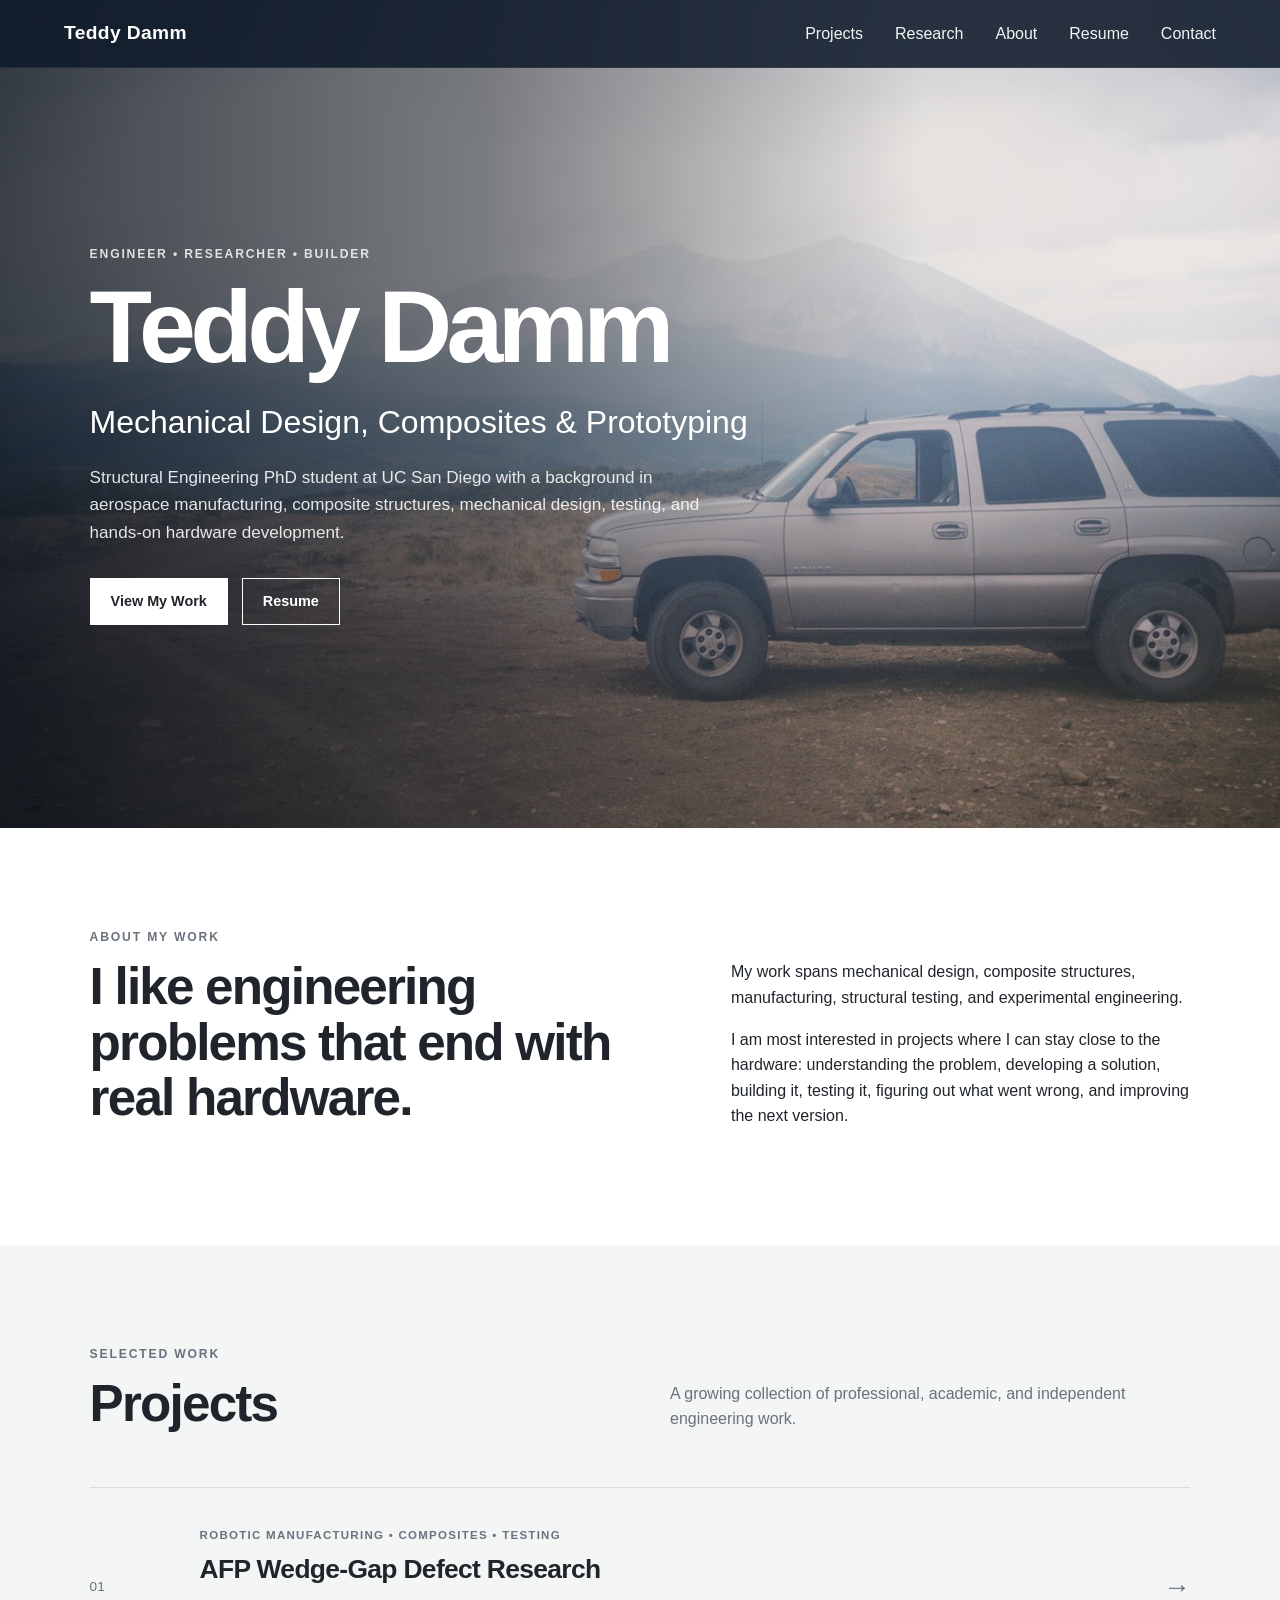
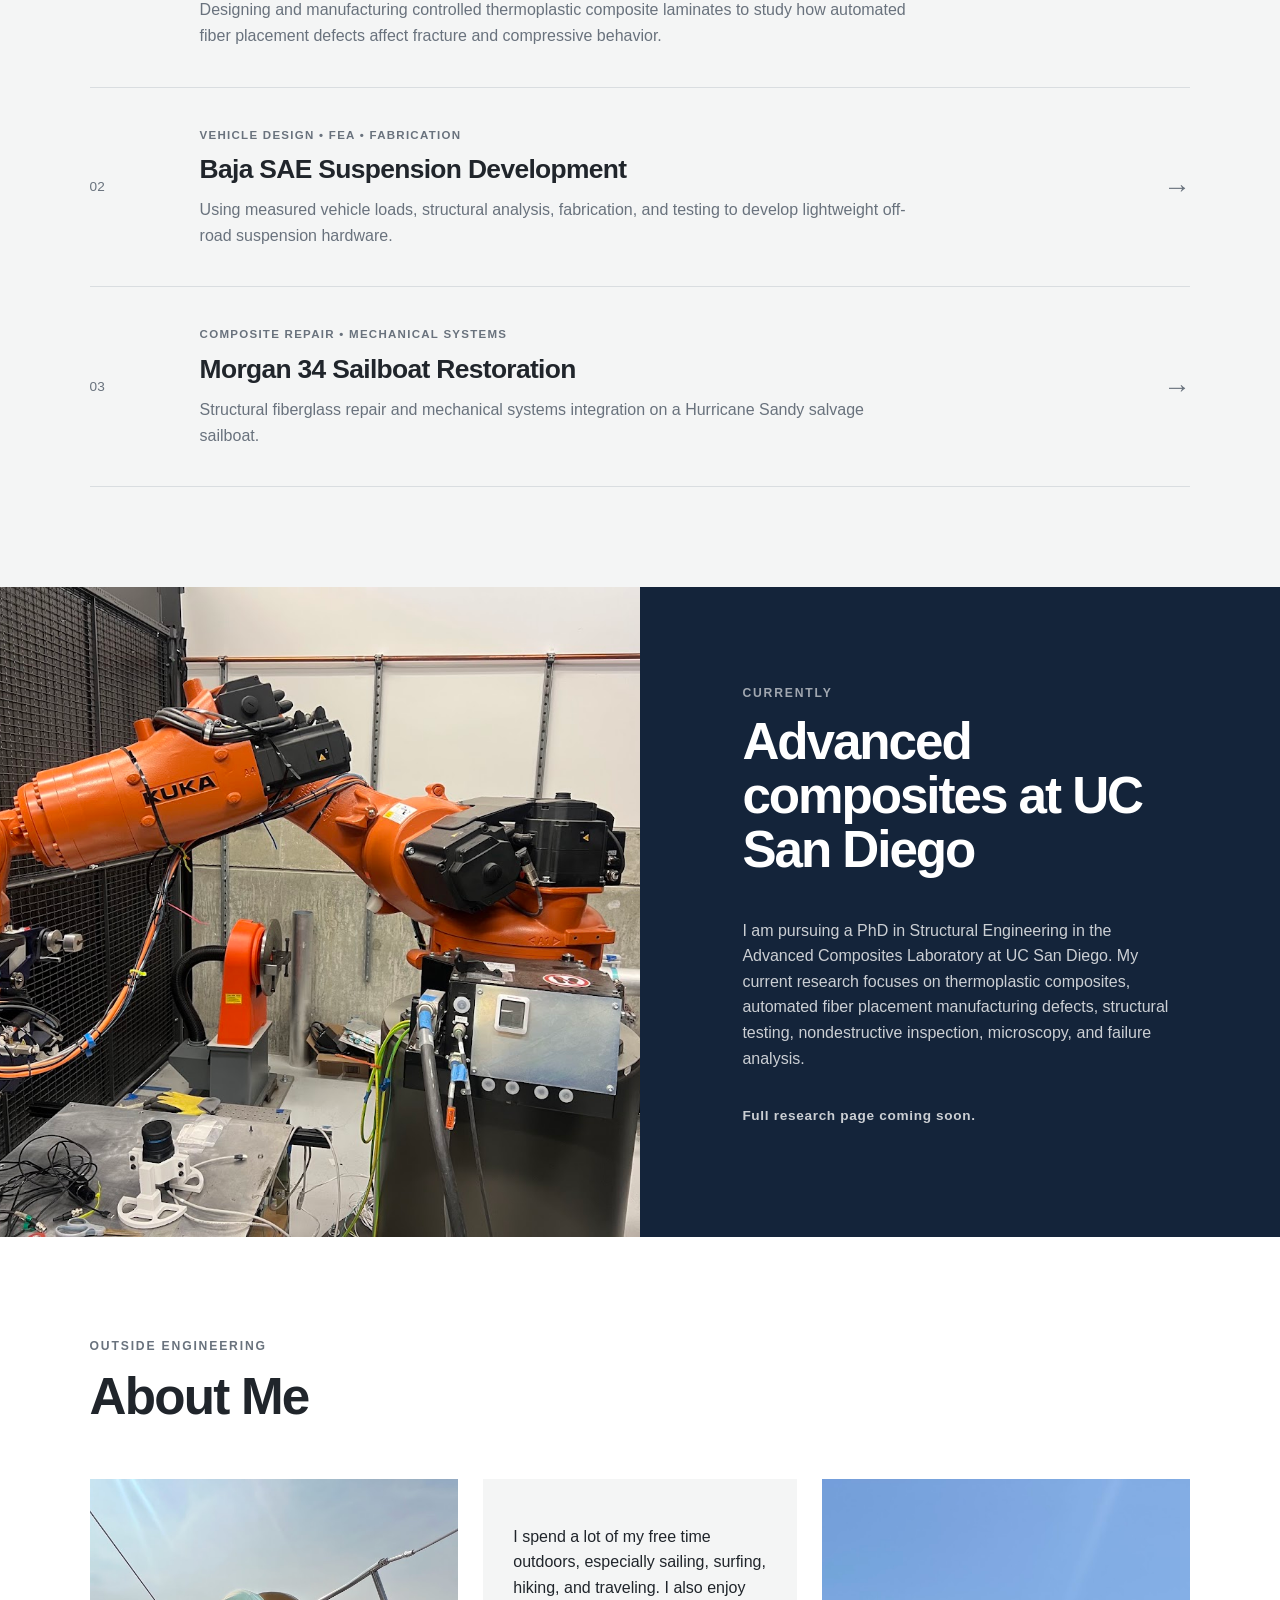
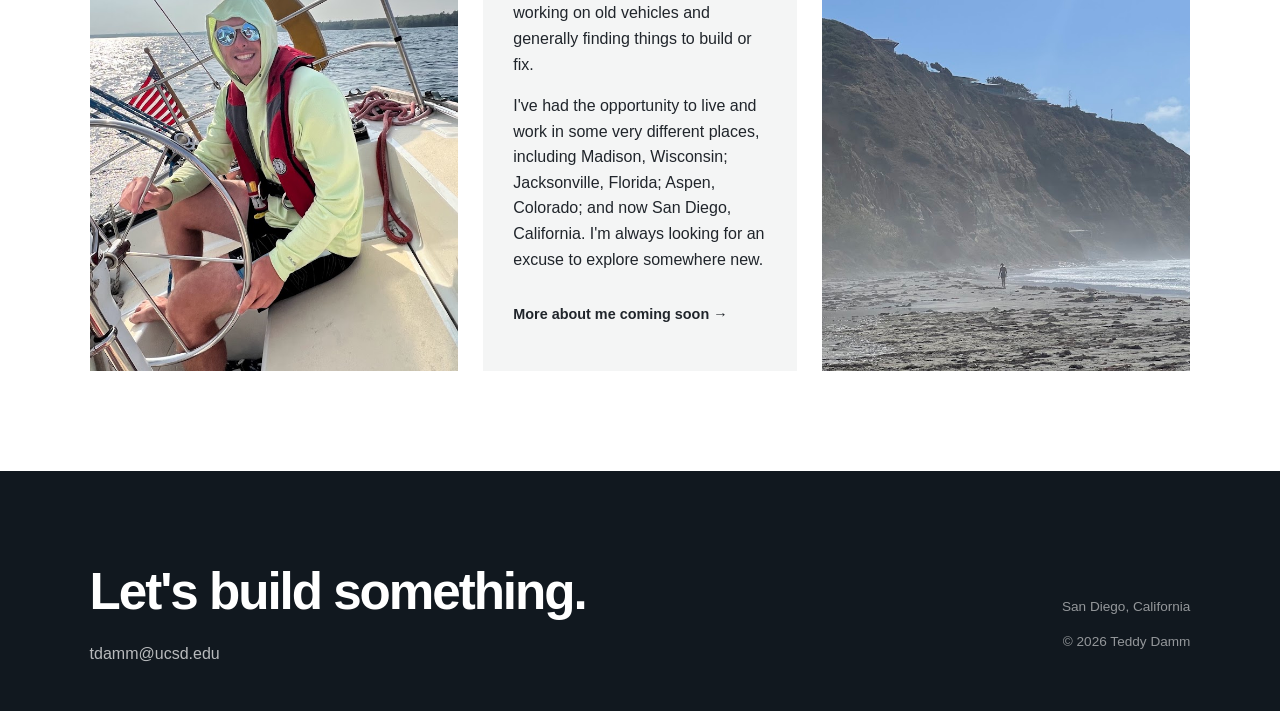
==== index.html @ aac62259 "Initial homepage" ====
<!DOCTYPE html>
<html lang="en">
<head>
    <meta charset="UTF-8">
    <meta name="viewport" content="width=device-width, initial-scale=1.0">

    <title>Teddy Damm | Engineer & Researcher</title>

    <meta
        name="description"
        content="Teddy Damm is a Structural Engineering PhD student at UC San Diego working in mechanical design, composites, prototyping, manufacturing, and structural testing."
    >

    <link rel="stylesheet" href="css/style.css">
</head>

<body>

    <!-- =========================================================
                         NAVIGATION
    ========================================================== -->

    <header class="site-header">
        <a class="site-name" href="#top">Teddy Damm</a>

        <nav>
            <a href="#work">Projects</a>
            <a href="#research">Research</a>
            <a href="#about">About</a>
            <a href="files/Theodore_Damm_Resume.pdf" target="_blank">Resume</a>
            <a href="mailto:tdamm@ucsd.edu">Contact</a>
        </nav>
    </header>


    <!-- =========================================================
                            HERO
    ========================================================== -->

    <main id="top">

        <section class="hero">

            <div class="hero-overlay"></div>

            <div class="hero-content">
                <p class="eyebrow">ENGINEER • RESEARCHER • BUILDER</p>

                <h1>Teddy Damm</h1>

                <h2>Mechanical Design, Composites & Prototyping</h2>

                <p class="hero-description">
                    Structural Engineering PhD student at UC San Diego with a
                    background in aerospace manufacturing, composite structures,
                    mechanical design, testing, and hands-on hardware development.
                </p>

                <div class="hero-buttons">
                    <a class="button button-primary" href="#work">
                        View My Work
                    </a>

                    <a
                        class="button button-secondary"
                        href="files/Theodore_Damm_Resume.pdf"
                        target="_blank"
                    >
                        Resume
                    </a>
                </div>
            </div>

        </section>


        <!-- =====================================================
                         INTRODUCTION
        ====================================================== -->

        <section class="section intro-section">

            <div class="section-label">ABOUT MY WORK</div>

            <div class="intro-grid">

                <h2>
                    I like engineering problems that end with
                    real hardware.
                </h2>

                <div class="intro-text">
                    <p>
                        My work spans mechanical design, composite structures,
                        manufacturing, structural testing, and experimental
                        engineering.
                    </p>

                    <p>
                        I am most interested in projects where I can stay close
                        to the hardware: understanding the problem, developing
                        a solution, building it, testing it, figuring out what
                        went wrong, and improving the next version.
                    </p>
                </div>

            </div>

        </section>


        <!-- =====================================================
                         SELECTED WORK
        ====================================================== -->

        <section class="section work-section" id="work">

            <div class="section-heading">
                <div>
                    <div class="section-label">SELECTED WORK</div>
                    <h2>Projects</h2>
                </div>

                <p>
                    A growing collection of professional, academic, 
                    and independent engineering work.
                </p>
            </div>

            <div class="project-list">

                <article class="project-row">
                    <div class="project-number">01</div>

                    <div class="project-info">
                        <p class="project-category">
                            ROBOTIC MANUFACTURING • COMPOSITES • TESTING
                        </p>

                        <h3>AFP Wedge-Gap Defect Research</h3>

                        <p>
                            Designing and manufacturing controlled thermoplastic
                            composite laminates to study how automated fiber
                            placement defects affect fracture and compressive
                            behavior.
                        </p>
                    </div>

                    <div class="project-arrow">→</div>
                </article>


                <article class="project-row">
                    <div class="project-number">02</div>

                    <div class="project-info">
                        <p class="project-category">
                            VEHICLE DESIGN • FEA • FABRICATION
                        </p>

                        <h3>Baja SAE Suspension Development</h3>

                        <p>
                            Using measured vehicle loads, structural analysis,
                            fabrication, and testing to develop lightweight
                            off-road suspension hardware.
                        </p>
                    </div>

                    <div class="project-arrow">→</div>
                </article>


                <article class="project-row">
                    <div class="project-number">03</div>

                    <div class="project-info">
                        <p class="project-category">
                            COMPOSITE REPAIR • MECHANICAL SYSTEMS
                        </p>

                        <h3>Morgan 34 Sailboat Restoration</h3>

                        <p>
                            Structural fiberglass repair and mechanical systems
                            integration on a Hurricane Sandy salvage sailboat.
                        </p>
                    </div>

                    <div class="project-arrow">→</div>
                </article>

            </div>

        </section>


        <!-- =====================================================
                         CURRENT RESEARCH
        ====================================================== -->

        <section class="research-section" id="research">

            <div class="research-image">
                <img
                    src="images/research/P_research_kuka-afp.jpg"
                    alt="KUKA robotic system used for automated fiber placement research"
                >
            </div>

            <div class="research-content">

                <div class="section-label">CURRENTLY</div>

                <h2>
                    Advanced composites at UC San Diego
                </h2>

                <p>
                    I am pursuing a PhD in Structural Engineering in the
                    Advanced Composites Laboratory at UC San Diego. My current
                    research focuses on thermoplastic composites, automated
                    fiber placement manufacturing defects, structural testing,
                    nondestructive inspection, microscopy, and failure analysis.
                </p>

                <p class="coming-soon">
                    Full research page coming soon.
                </p>

            </div>

        </section>


        <!-- =====================================================
                         OUTSIDE ENGINEERING
        ====================================================== -->

        <section class="section about-section" id="about">

            <div class="section-heading">
                <div>
                    <div class="section-label">OUTSIDE ENGINEERING</div>
                    <h2>About Me</h2>
                </div>
            </div>

            <div class="about-gallery">

                <div class="about-photo about-photo-large">
                    <img
                        src="images/about/P_about_sailing.jpg"
                        alt="Teddy sailing"
                    >
                </div>

                <div class="about-copy">
                    <p>
                        I spend a lot of my free time outdoors, especially sailing,
                        surfing, hiking, and traveling. I also enjoy working on old
                        vehicles and generally finding things to build or fix.
                    </p>

                    <p>
                        I've had the opportunity to live and work in some very different
                        places, including Madison, Wisconsin; Jacksonville, Florida;
                        Aspen, Colorado; and now San Diego, California. I'm always looking
                        for an excuse to explore somewhere new.
                    </p>

                    <span>More about me coming soon →</span>
                </div>

                <div class="about-photo">
                    <img
                        src="images/about/P_about_beach.jpg"
                        alt="Southern California coastline"
                    >
                </div>

            </div>

        </section>


        <!-- =====================================================
                            FOOTER
        ====================================================== -->

        <footer>

            <div>
                <h2>Let's build something.</h2>
                <a href="mailto:tdamm@ucsd.edu">tdamm@ucsd.edu</a>
            </div>

            <div class="footer-right">
                <p>San Diego, California</p>
                <p>© 2026 Teddy Damm</p>
            </div>

        </footer>

    </main>

</body>
</html>
---- css/style.css ----
/* ============================================================
                           BASE
============================================================ */

:root {
    --navy: #14243a;
    --text: #20252b;
    --muted: #69727d;
    --light: #f4f5f5;
    --white: #ffffff;
    --line: #d9dde0;
}

* {
    box-sizing: border-box;
}

html {
    scroll-behavior: smooth;
}

section {
    scroll-margin-top: 75px;
}

body {
    margin: 0;
    font-family:
        -apple-system,
        BlinkMacSystemFont,
        "Segoe UI",
        Helvetica,
        Arial,
        sans-serif;

    color: var(--text);
    background: var(--white);
    line-height: 1.6;
}

a {
    color: inherit;
    text-decoration: none;
}

img {
    display: block;
    width: 100%;
}


/* ============================================================
                         NAVIGATION
============================================================ */

.site-header {
    position: fixed;
    top: 0;
    left: 0;
    width: 100%;
    z-index: 100;

    display: flex;
    justify-content: space-between;
    align-items: center;

    padding: 18px 5vw;

    color: white;

    background: rgba(15, 27, 43, 0.88);
    backdrop-filter: blur(10px);
    -webkit-backdrop-filter: blur(10px);

    border-bottom: 1px solid rgba(255,255,255,0.08);
}

.site-name {
    font-size: 1.2rem;
    font-weight: 700;
    letter-spacing: 0.02em;
}

nav {
    display: flex;
    gap: 32px;
}

nav a {
    font-size: 1rem;
    font-weight: 500;
    opacity: 0.94;

    transition: opacity 0.2s ease;
}

nav a:hover {
    opacity: 0.6;
}


/* ============================================================
                            HERO
============================================================ */

.hero {
    position: relative;

    min-height: 92vh;

    display: flex;
    align-items: center;

    padding: 120px 7vw 90px;

    background:
        url("../images/home/P_home_hero-tahoe-mountains.jpg")
        center center / cover
        no-repeat;

    color: white;
}

.hero-overlay {
    position: absolute;
    inset: 0;

    background:
        linear-gradient(
            90deg,
            rgba(7, 15, 25, 0.78) 0%,
            rgba(7, 15, 25, 0.53) 38%,
            rgba(7, 15, 25, 0.08) 72%,
            rgba(7, 15, 25, 0.02) 100%
        );
}

.hero-content {
    position: relative;
    z-index: 2;

    max-width: 680px;
}

.eyebrow,
.section-label {
    font-size: 0.76rem;
    font-weight: 700;
    letter-spacing: 0.15em;
}

.eyebrow {
    margin-bottom: 14px;
    opacity: 0.82;
}

.hero h1 {
    margin: 0;

    font-size: clamp(3.8rem, 8vw, 7.2rem);
    line-height: 0.96;
    letter-spacing: -0.055em;
}

.hero h2 {
    margin: 20px 0 16px;

    font-size: clamp(1.35rem, 2.5vw, 2rem);
    font-weight: 450;
}

.hero-description {
    max-width: 620px;

    margin: 0;

    font-size: 1.07rem;
    color: rgba(255,255,255,0.88);
}

.hero-buttons {
    display: flex;
    gap: 14px;

    margin-top: 32px;
}

.button {
    padding: 11px 20px;

    border: 1px solid white;

    font-size: 0.9rem;
    font-weight: 600;

    transition:
        background 0.2s ease,
        color 0.2s ease;
}

.button-primary {
    color: var(--text);
    background: white;
}

.button-primary:hover {
    background: rgba(255,255,255,0.85);
}

.button-secondary {
    color: white;
    background: transparent;
}

.button-secondary:hover {
    color: var(--text);
    background: white;
}


/* ============================================================
                           SECTIONS
============================================================ */

.section {
    padding: 100px 7vw;
}

.section-label {
    color: var(--muted);
    margin-bottom: 12px;
}

.section h2 {
    margin: 0;

    font-size: clamp(2.2rem, 4vw, 3.6rem);
    line-height: 1.08;
    letter-spacing: -0.035em;
}

.section-heading {
    display: grid;
    grid-template-columns: 1fr 1fr;
    gap: 60px;

    align-items: end;

    margin-bottom: 55px;
}

.section-heading > p {
    max-width: 520px;
    margin: 0;

    color: var(--muted);
}


/* ============================================================
                         INTRO
============================================================ */

.intro-section {
    background: white;
}

.intro-grid {
    display: grid;
    grid-template-columns: 1.2fr 1fr;
    gap: 90px;
}

.intro-grid h2 {
    max-width: 650px;
}

.intro-text {
    max-width: 580px;
}

.intro-text p:first-child {
    margin-top: 0;
}


/* ============================================================
                     SELECTED PROJECTS
============================================================ */

.work-section {
    background: var(--light);
}

.project-list {
    border-top: 1px solid var(--line);
}

.project-row {
    display: grid;
    grid-template-columns: 80px 1fr 60px;
    gap: 30px;

    align-items: center;

    padding: 38px 0;

    border-bottom: 1px solid var(--line);

    transition: padding 0.2s ease;
}

.project-row:hover {
    padding-left: 10px;
}

.project-number {
    color: var(--muted);
    font-size: 0.85rem;
}

.project-category {
    margin: 0 0 4px;

    color: var(--muted);

    font-size: 0.72rem;
    font-weight: 700;
    letter-spacing: 0.11em;
}

.project-info h3 {
    margin: 0 0 7px;

    font-size: 1.65rem;
    letter-spacing: -0.025em;
}

.project-info > p:last-child {
    max-width: 720px;
    margin: 0;

    color: var(--muted);
}

.project-arrow {
    text-align: right;

    font-size: 1.7rem;
    color: var(--muted);
}


/* ============================================================
                       CURRENT RESEARCH
============================================================ */

.research-section {
    display: grid;
    grid-template-columns: 1fr 1fr;

    min-height: 650px;
}

.research-image {
    overflow: hidden;
}

.research-image img {
    width: 100%;
    height: 100%;
    object-fit: cover;
}

.research-content {
    display: flex;
    flex-direction: column;
    justify-content: center;

    padding: 80px 8vw;

    background: var(--navy);
    color: white;
}

.research-content .section-label {
    color: rgba(255,255,255,0.6);
}

.research-content h2 {
    margin: 0 0 25px;

    font-size: clamp(2.3rem, 4vw, 3.6rem);
    line-height: 1.05;
    letter-spacing: -0.04em;
}

.research-content p {
    max-width: 600px;
    color: rgba(255,255,255,0.78);
}

.coming-soon {
    margin-top: 18px;

    font-size: 0.85rem;
    font-weight: 700;
    letter-spacing: 0.05em;
}


/* ============================================================
                            ABOUT
============================================================ */

.about-gallery {
    display: grid;
    grid-template-columns: 1fr 0.85fr 1fr;
    gap: 25px;

    align-items: stretch;
}

.about-photo {
    overflow: hidden;

    min-height: 420px;
}

.about-photo img {
    width: 100%;
    height: 100%;
    object-fit: cover;
}

.about-copy {
    display: flex;
    flex-direction: column;
    justify-content: center;

    padding: 30px;

    background: var(--light);
}

.about-copy p {
    margin-top: 0;
}

.about-copy span {
    margin-top: 15px;

    font-weight: 700;
    font-size: 0.9rem;
}


/* ============================================================
                           FOOTER
============================================================ */

footer {
    display: flex;
    justify-content: space-between;
    align-items: flex-end;

    padding: 80px 7vw 45px;

    color: white;
    background: #11181f;
}

footer h2 {
    margin: 0 0 8px;

    font-size: clamp(2rem, 4vw, 3.5rem);
    letter-spacing: -0.04em;
}

footer a {
    color: rgba(255,255,255,0.7);
}

.footer-right {
    text-align: right;

    color: rgba(255,255,255,0.55);
    font-size: 0.85rem;
}


/* ============================================================
                       MOBILE / TABLET
============================================================ */

@media (max-width: 800px) {

    .site-header {
        padding: 22px 6vw;
    }

    nav {
        gap: 14px;
    }

    nav a:nth-child(2),
    nav a:nth-child(3) {
        display: none;
    }

    .hero {
        min-height: 85vh;

        padding-left: 6vw;
        padding-right: 6vw;

        background-position: 63% center;
    }

    .hero-overlay {
        background:
            linear-gradient(
                90deg,
                rgba(7,15,25,0.8) 0%,
                rgba(7,15,25,0.6) 60%,
                rgba(7,15,25,0.3) 100%
            );
    }

    .section {
        padding: 75px 6vw;
    }

    .intro-grid,
    .section-heading {
        grid-template-columns: 1fr;
        gap: 30px;
    }

    .project-row {
        grid-template-columns: 42px 1fr;
    }

    .project-arrow {
        display: none;
    }

    .research-section {
        grid-template-columns: 1fr;
    }

    .research-image {
        min-height: 420px;
    }

    .research-content {
        padding: 65px 6vw;
    }

    .about-gallery {
        grid-template-columns: 1fr;
    }

    .about-photo {
        min-height: 500px;
    }

    footer {
        flex-direction: column;
        align-items: flex-start;
        gap: 50px;
    }

    .footer-right {
        text-align: left;
    }
}
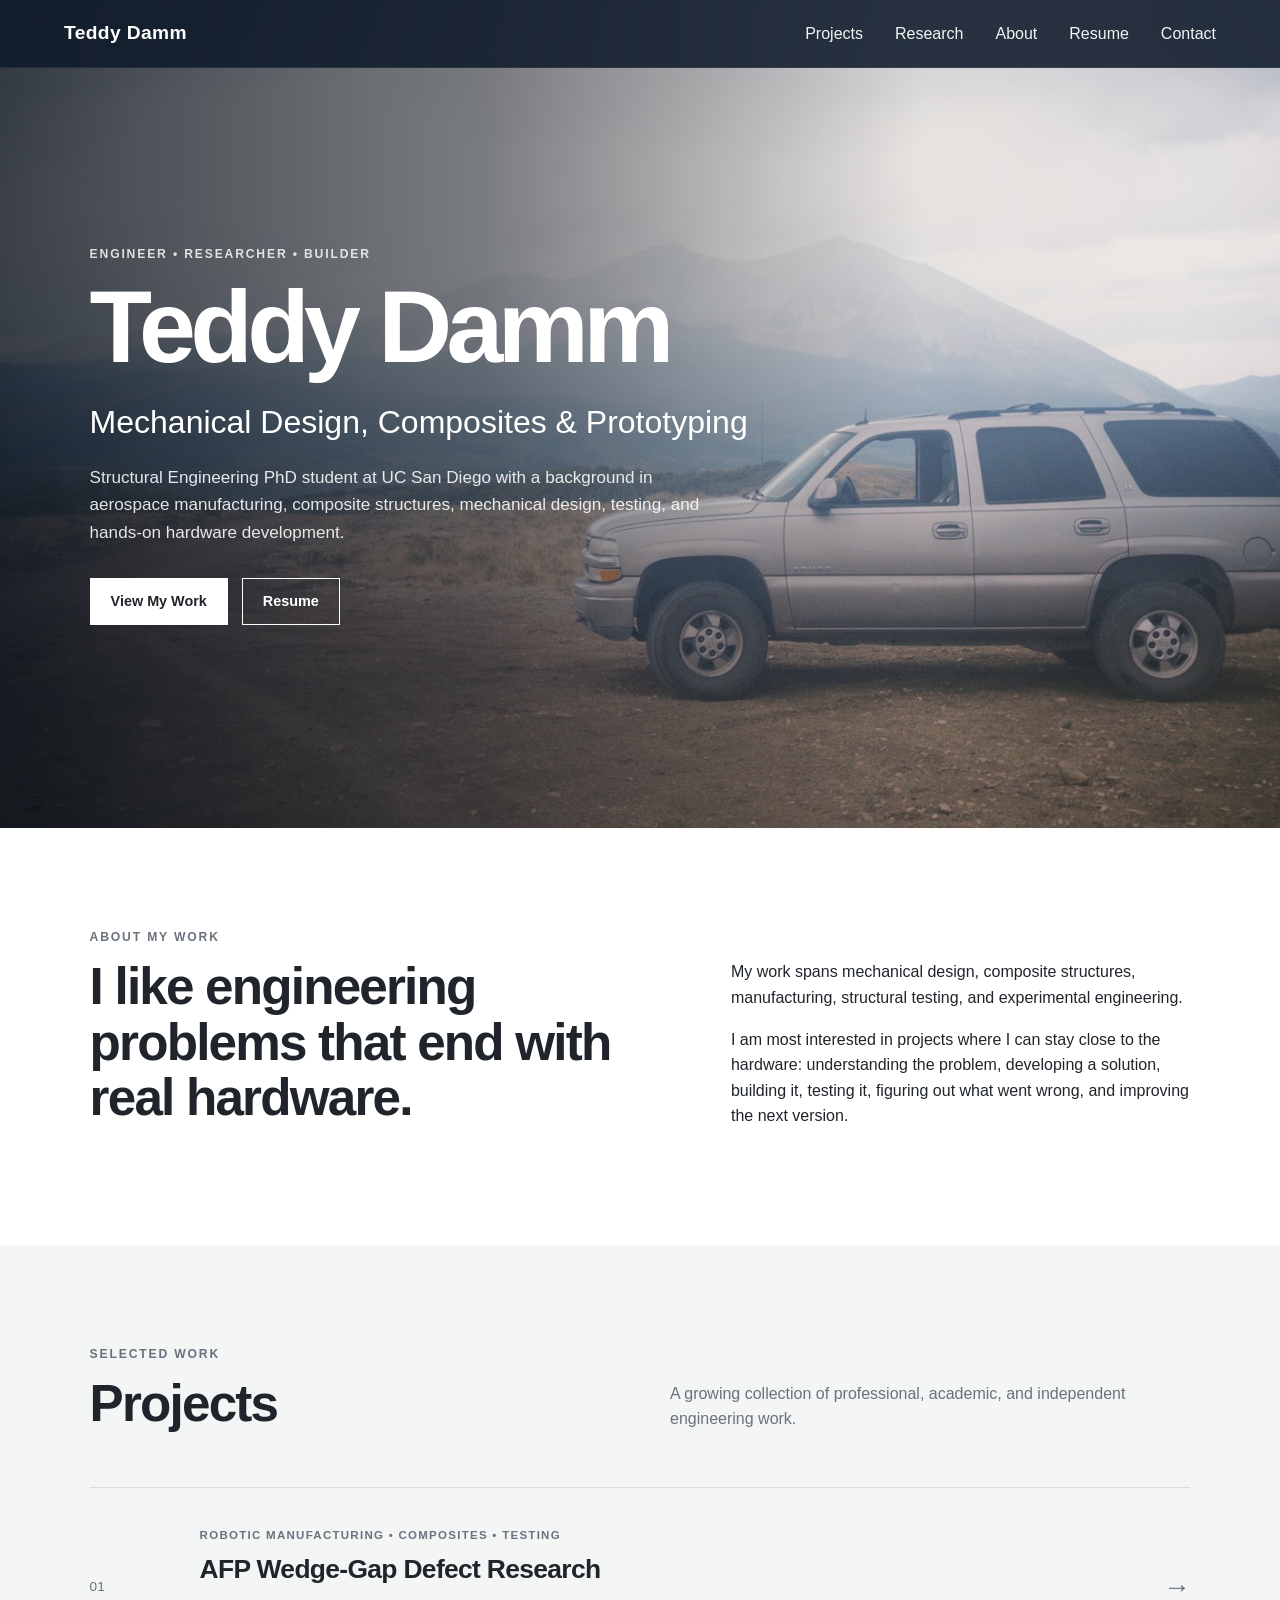
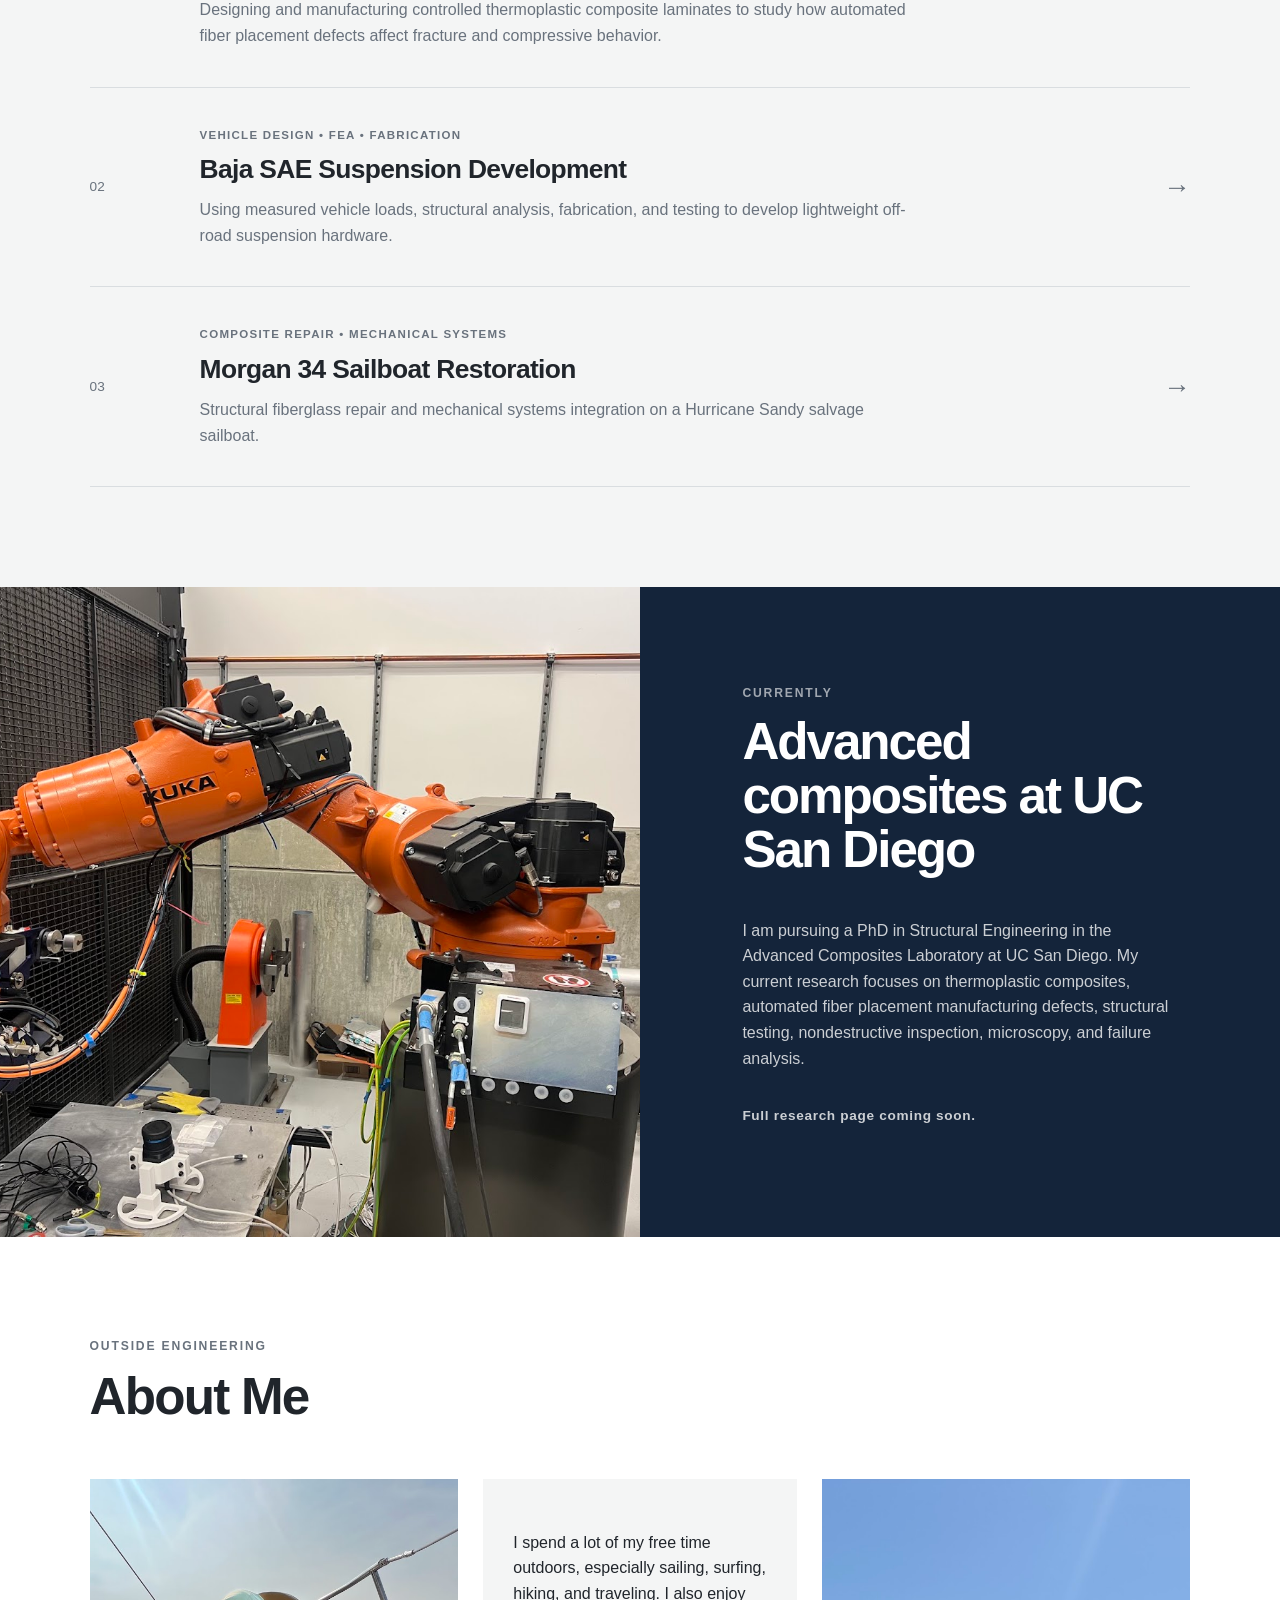
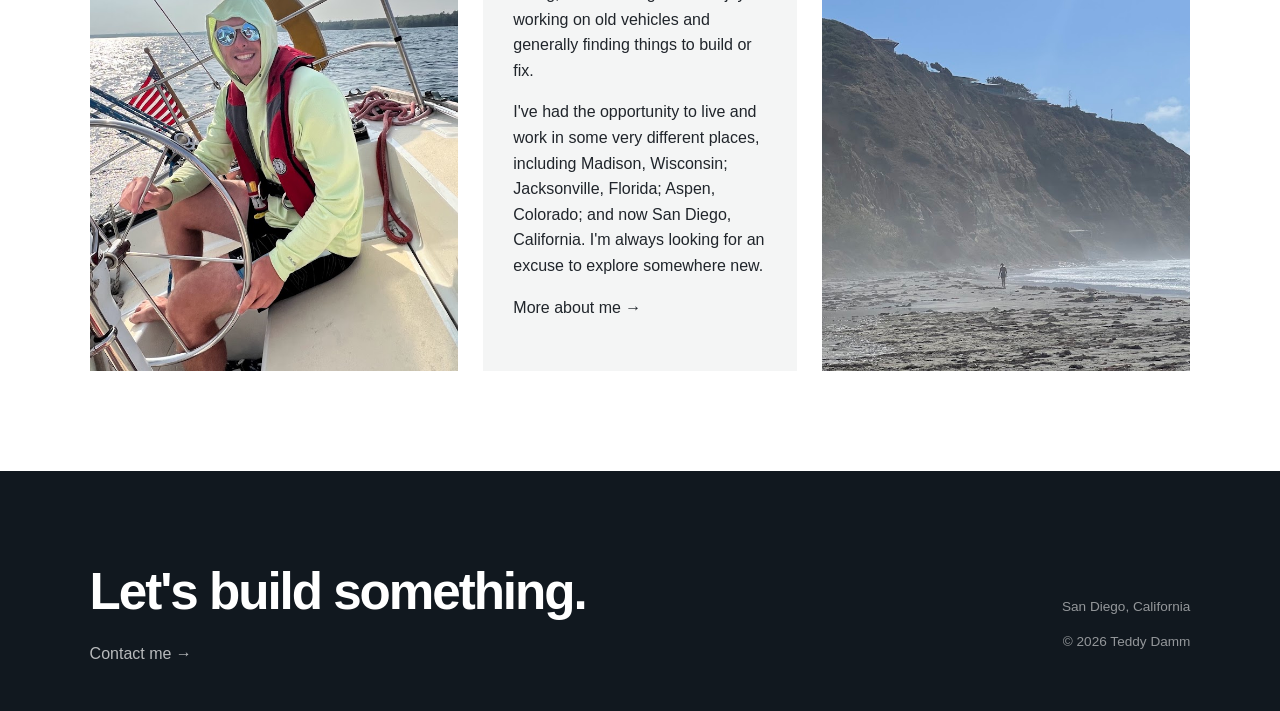
==== commit bb0d2cfd: "Add About and Contact pages" ====
--- a/index.html
+++ b/index.html
@@ -26,9 +26,9 @@
         <nav>
             <a href="#work">Projects</a>
             <a href="#research">Research</a>
-            <a href="#about">About</a>
+            <a href="about.html">About</a>
             <a href="files/Theodore_Damm_Resume.pdf" target="_blank">Resume</a>
-            <a href="mailto:tdamm@ucsd.edu">Contact</a>
+            <a href="contact.html">Contact</a>
         </nav>
     </header>
 
@@ -129,15 +129,19 @@
 
             <div class="project-list">
 
-                <article class="project-row">
+                <a class="project-row project-row-link" href="projects/afp.html">
+
                     <div class="project-number">01</div>
 
                     <div class="project-info">
+
                         <p class="project-category">
                             ROBOTIC MANUFACTURING • COMPOSITES • TESTING
                         </p>
 
-                        <h3>AFP Wedge-Gap Defect Research</h3>
+                        <h3>
+                            AFP Wedge-Gap Defect Research
+                        </h3>
 
                         <p>
                             Designing and manufacturing controlled thermoplastic
@@ -145,31 +149,42 @@
                             placement defects affect fracture and compressive
                             behavior.
                         </p>
+
                     </div>
 
                     <div class="project-arrow">→</div>
-                </article>
-
-
-                <article class="project-row">
+
+                </a>
+
+
+                <a
+                    class="project-row project-row-link"
+                    href="projects/baja-control-arm.html"
+                >
+
                     <div class="project-number">02</div>
 
                     <div class="project-info">
+
                         <p class="project-category">
                             VEHICLE DESIGN • FEA • FABRICATION
                         </p>
 
-                        <h3>Baja SAE Suspension Development</h3>
+                        <h3>
+                            Baja SAE Suspension Development
+                        </h3>
 
                         <p>
                             Using measured vehicle loads, structural analysis,
                             fabrication, and testing to develop lightweight
                             off-road suspension hardware.
                         </p>
+
                     </div>
 
                     <div class="project-arrow">→</div>
-                </article>
+
+                </a>
 
 
                 <article class="project-row">
@@ -270,7 +285,9 @@
                         for an excuse to explore somewhere new.
                     </p>
 
-                    <span>More about me coming soon →</span>
+                    <a href="about.html">
+                        More about me →
+                    </a>
                 </div>
 
                 <div class="about-photo">
@@ -293,7 +310,9 @@
 
             <div>
                 <h2>Let's build something.</h2>
-                <a href="mailto:tdamm@ucsd.edu">tdamm@ucsd.edu</a>
+                <a href="contact.html">
+                    Contact me →
+                </a>
             </div>
 
             <div class="footer-right">
--- a/css/style.css
+++ b/css/style.css
@@ -310,6 +310,11 @@
     transition: padding 0.2s ease;
 }
 
+.project-row-link {
+    color: inherit;
+    text-decoration: none;
+}
+
 .project-row:hover {
     padding-left: 10px;
 }
@@ -574,4 +579,1278 @@
     .footer-right {
         text-align: left;
     }
+}
+/* ============================================================
+                      PROJECT PAGES
+============================================================ */
+
+.project-page {
+    background: white;
+}
+
+
+/* ============================================================
+                       PROJECT HERO
+============================================================ */
+
+.project-hero {
+    padding: 155px 7vw 85px;
+
+    color: white;
+    background: var(--navy);
+}
+
+.project-hero-inner {
+    max-width: 1250px;
+    margin: 0 auto;
+}
+
+.back-link {
+    display: inline-block;
+
+    margin-bottom: 55px;
+
+    color: rgba(255,255,255,0.65);
+
+    font-size: 0.85rem;
+    font-weight: 600;
+
+    transition: color 0.2s ease;
+}
+
+.back-link:hover {
+    color: white;
+}
+
+.project-eyebrow {
+    margin: 0 0 15px;
+
+    color: rgba(255,255,255,0.55);
+
+    font-size: 0.76rem;
+    font-weight: 700;
+    letter-spacing: 0.14em;
+}
+
+.project-hero h1 {
+    max-width: 950px;
+
+    margin: 0;
+
+    font-size: clamp(3.5rem, 7vw, 7rem);
+    line-height: 0.95;
+    letter-spacing: -0.055em;
+}
+
+.project-lead {
+    max-width: 820px;
+
+    margin: 35px 0 50px;
+
+    color: rgba(255,255,255,0.78);
+
+    font-size: 1.25rem;
+    line-height: 1.7;
+}
+
+.project-meta {
+    display: grid;
+    grid-template-columns: repeat(4, 1fr);
+    gap: 35px;
+
+    padding-top: 32px;
+
+    border-top: 1px solid rgba(255,255,255,0.15);
+}
+
+.project-meta div {
+    display: flex;
+    flex-direction: column;
+    gap: 5px;
+}
+
+.project-meta span {
+    color: rgba(255,255,255,0.45);
+
+    font-size: 0.68rem;
+    font-weight: 700;
+    letter-spacing: 0.12em;
+}
+
+.project-meta strong {
+    font-size: 0.92rem;
+    font-weight: 500;
+}
+
+
+/* ============================================================
+                       PROJECT SECTIONS
+============================================================ */
+
+.project-section {
+    padding: 105px 7vw;
+}
+
+.project-section-light {
+    background: var(--light);
+}
+
+.project-section-dark {
+    color: white;
+    background: #111c2b;
+}
+
+.project-two-column {
+    display: grid;
+    grid-template-columns: 0.9fr 1.1fr;
+    gap: 90px;
+
+    max-width: 1400px;
+
+    margin: 0 auto;
+
+    align-items: center;
+}
+
+.project-two-column-reverse {
+    grid-template-columns: 1.1fr 0.9fr;
+}
+
+.project-copy {
+    max-width: 620px;
+}
+
+.project-copy h2,
+.project-section-heading h2 {
+    margin: 0 0 25px;
+
+    font-size: clamp(2.3rem, 4vw, 4rem);
+    line-height: 1.05;
+    letter-spacing: -0.04em;
+}
+
+.project-copy p {
+    margin: 0 0 18px;
+
+    color: var(--muted);
+
+    font-size: 1rem;
+    line-height: 1.75;
+}
+
+.project-section-dark .project-copy p {
+    color: rgba(255,255,255,0.75);
+}
+
+.section-label-light {
+    color: rgba(255,255,255,0.5);
+}
+
+.project-section-heading {
+    max-width: 900px;
+
+    margin: 0 auto 60px;
+}
+
+.project-section-heading > p {
+    max-width: 760px;
+
+    color: var(--muted);
+}
+
+
+/* ============================================================
+                          FIGURES
+============================================================ */
+
+.project-figure img,
+.project-image-grid img {
+    width: 100%;
+    height: auto;
+
+    object-fit: cover;
+}
+
+.project-figure {
+    margin: 0;
+}
+
+.figure-caption,
+.project-image-grid figcaption {
+    margin-top: 12px;
+
+    color: var(--muted);
+
+    font-size: 0.78rem;
+    line-height: 1.5;
+}
+
+.figure-caption-dark {
+    color: rgba(255,255,255,0.52);
+}
+
+.project-image-grid {
+    display: grid;
+
+    max-width: 1400px;
+
+    margin: 0 auto;
+}
+
+.project-image-grid figure {
+    margin: 0;
+}
+
+.two-up {
+    grid-template-columns: 0.78fr 1.22fr;
+    gap: 25px;
+
+    align-items: start;
+}
+
+.two-up img {
+    width: 100%;
+    height: 550px;
+
+    object-fit: cover;
+}
+
+.microscopy-grid {
+    grid-template-columns: 2fr 0.65fr;
+    gap: 25px;
+
+    align-items: start;
+}
+
+.microscopy-grid img {
+    width: 100%;
+    height: 430px;
+
+    object-fit: cover;
+}
+
+.wide-figure img {
+    object-fit: contain;
+
+    background: white;
+}
+
+
+/* ============================================================
+                      OWNERSHIP GRID
+============================================================ */
+
+.ownership-grid {
+    display: grid;
+    grid-template-columns: repeat(3, 1fr);
+    gap: 1px;
+
+    max-width: 1400px;
+
+    margin: 0 auto;
+
+    background: var(--line);
+    border: 1px solid var(--line);
+}
+
+.ownership-item {
+    min-height: 230px;
+
+    padding: 32px;
+
+    background: white;
+}
+
+.ownership-item span {
+    color: var(--muted);
+
+    font-size: 0.75rem;
+    font-weight: 700;
+}
+
+.ownership-item h3 {
+    margin: 25px 0 10px;
+
+    font-size: 1.25rem;
+}
+
+.ownership-item p {
+    margin: 0;
+
+    color: var(--muted);
+
+    font-size: 0.9rem;
+}
+
+
+/* ============================================================
+                     CURRENT QUESTION
+============================================================ */
+
+.project-callout {
+    padding: 115px 7vw;
+
+    color: white;
+    background: var(--navy);
+}
+
+.project-callout > div {
+    max-width: 1050px;
+
+    margin: 0 auto;
+}
+
+.project-callout h2 {
+    max-width: 950px;
+
+    margin: 0 0 30px;
+
+    font-size: clamp(2.7rem, 5vw, 5rem);
+    line-height: 1.02;
+    letter-spacing: -0.045em;
+}
+
+.project-callout p {
+    max-width: 760px;
+
+    color: rgba(255,255,255,0.74);
+
+    font-size: 1.05rem;
+}
+
+
+/* ============================================================
+                         NEXT PROJECT
+============================================================ */
+
+.project-next {
+    padding: 90px 7vw;
+
+    background: var(--light);
+}
+
+.project-next a {
+    display: block;
+
+    max-width: 1400px;
+
+    margin: 0 auto;
+}
+
+.project-next span {
+    color: var(--muted);
+
+    font-size: 0.72rem;
+    font-weight: 700;
+    letter-spacing: 0.12em;
+}
+
+.project-next h2 {
+    margin: 8px 0 0;
+
+    font-size: clamp(2.5rem, 5vw, 4.5rem);
+    letter-spacing: -0.045em;
+
+    transition: transform 0.2s ease;
+}
+
+.project-next a:hover h2 {
+    transform: translateX(8px);
+}
+
+
+/* ============================================================
+                         PROJECT VIDEO
+============================================================ */
+
+.project-video {
+    max-width: 1100px;
+
+    margin: 70px auto 0;
+}
+
+.project-video video {
+    display: block;
+
+    width: 100%;
+
+    background: black;
+}
+
+
+/* ============================================================
+                    PROJECT PAGE MOBILE
+============================================================ */
+
+@media (max-width: 800px) {
+
+    .project-hero {
+        padding: 125px 6vw 65px;
+    }
+
+    .back-link {
+        margin-bottom: 35px;
+    }
+
+    .project-lead {
+        font-size: 1.05rem;
+    }
+
+    .project-meta {
+        grid-template-columns: 1fr 1fr;
+        gap: 25px;
+    }
+
+    .project-section {
+        padding: 75px 6vw;
+    }
+
+    .project-two-column,
+    .project-two-column-reverse {
+        grid-template-columns: 1fr;
+        gap: 45px;
+    }
+
+    .project-copy {
+        max-width: none;
+    }
+
+    .ownership-grid {
+        grid-template-columns: 1fr;
+    }
+
+    .two-up,
+    .microscopy-grid {
+        grid-template-columns: 1fr;
+    }
+
+    .two-up img,
+    .microscopy-grid img {
+        height: auto;
+    }
+
+    .project-callout {
+        padding: 80px 6vw;
+    }
+
+    .project-next {
+        padding: 70px 6vw;
+    }
+}
+
+/* ============================================================
+                      BAJA PROJECT PAGE
+============================================================ */
+
+
+/* Full-width competition image */
+
+.project-full-image {
+    margin: 0;
+
+    background: var(--light);
+}
+
+.project-full-image img {
+    display: block;
+
+    width: 100%;
+    max-height: 760px;
+
+    object-fit: cover;
+    object-position: center;
+}
+
+.project-full-image-caption {
+    max-width: 1200px;
+
+    margin: 0 auto;
+
+    padding: 15px 7vw 22px;
+}
+
+
+/* ============================================================
+                      LOAD WORKFLOW
+============================================================ */
+
+.baja-workflow {
+    display: grid;
+    grid-template-columns:
+        1fr auto
+        1fr auto
+        1fr auto
+        1fr;
+
+    gap: 20px;
+
+    max-width: 1400px;
+
+    margin: 0 auto;
+
+    align-items: center;
+}
+
+.baja-workflow-item {
+    min-height: 190px;
+
+    padding: 28px;
+
+    background: white;
+    border: 1px solid var(--line);
+}
+
+.baja-workflow-item span {
+    color: var(--muted);
+
+    font-size: 0.72rem;
+    font-weight: 700;
+}
+
+.baja-workflow-item h3 {
+    margin: 25px 0 8px;
+
+    font-size: 1.15rem;
+}
+
+.baja-workflow-item p {
+    margin: 0;
+
+    color: var(--muted);
+
+    font-size: 0.88rem;
+    line-height: 1.55;
+}
+
+.baja-workflow-arrow {
+    color: var(--muted);
+
+    font-size: 1.6rem;
+}
+
+
+/* ============================================================
+                     LANDSCAPE VIDEO
+============================================================ */
+
+.baja-video-wide {
+    max-width: 1250px;
+
+    margin: 0 auto;
+}
+
+.baja-video-wide video {
+    display: block;
+
+    width: 100%;
+
+    background: black;
+}
+
+
+/* ============================================================
+                  VERTICAL VIDEO + DAMAGE
+============================================================ */
+
+.baja-transient-grid {
+    display: grid;
+    grid-template-columns: 0.72fr 1.28fr;
+    gap: 35px;
+
+    max-width: 1150px;
+
+    margin: 0 auto;
+
+    align-items: start;
+}
+
+.baja-transient-grid figure {
+    margin: 0;
+}
+
+.baja-transient-grid figcaption {
+    margin-top: 12px;
+
+    color: var(--muted);
+
+    font-size: 0.78rem;
+    line-height: 1.5;
+}
+
+.baja-vertical-video video {
+    display: block;
+
+    width: 100%;
+    max-height: 720px;
+
+    object-fit: contain;
+
+    background: #111;
+}
+
+.baja-damage-figure img {
+    display: block;
+
+    width: 100%;
+    max-height: 720px;
+
+    object-fit: contain;
+
+    background: white;
+}
+
+
+/* ============================================================
+                     COMPETITION PHOTOS
+============================================================ */
+
+.baja-competition-grid img {
+    object-position: center;
+}
+
+
+/* ============================================================
+                         MOBILE
+============================================================ */
+
+@media (max-width: 800px) {
+
+    .baja-workflow {
+        grid-template-columns: 1fr;
+    }
+
+    .baja-workflow-arrow {
+        text-align: center;
+
+        transform: rotate(90deg);
+    }
+
+    .baja-transient-grid {
+        grid-template-columns: 1fr;
+    }
+
+    .baja-vertical-video {
+        max-width: 420px;
+
+        margin-left: auto !important;
+        margin-right: auto !important;
+    }
+
+    .project-full-image img {
+        max-height: none;
+    }
+}
+
+/* ============================================================
+                         CONTACT PAGE
+============================================================ */
+
+.contact-page {
+    min-height: calc(100vh - 150px);
+
+    background: var(--light);
+}
+
+.contact-hero {
+    padding: 160px 7vw 110px;
+}
+
+.contact-inner {
+    max-width: 1250px;
+
+    margin: 0 auto;
+}
+
+.contact-hero h1 {
+    margin: 0;
+
+    font-size: clamp(4rem, 8vw, 7rem);
+    line-height: 0.95;
+    letter-spacing: -0.055em;
+}
+
+.contact-intro {
+    max-width: 720px;
+
+    margin: 28px 0 65px;
+
+    color: var(--muted);
+
+    font-size: 1.15rem;
+    line-height: 1.7;
+}
+
+
+/* ============================================================
+                         CONTACT CARDS
+============================================================ */
+
+.contact-grid {
+    display: grid;
+    grid-template-columns: 1fr 1fr;
+
+    border-top: 1px solid var(--line);
+    border-left: 1px solid var(--line);
+}
+
+.contact-card {
+    min-height: 260px;
+
+    padding: 38px;
+
+    background: white;
+
+    border-right: 1px solid var(--line);
+    border-bottom: 1px solid var(--line);
+}
+
+.contact-card-label {
+    color: var(--muted);
+
+    font-size: 0.72rem;
+    font-weight: 700;
+    letter-spacing: 0.14em;
+}
+
+.contact-card h2 {
+    margin: 28px 0 14px;
+
+    font-size: clamp(1.5rem, 2.5vw, 2.2rem);
+    line-height: 1.15;
+    letter-spacing: -0.03em;
+}
+
+.contact-card p {
+    max-width: 420px;
+
+    color: var(--muted);
+}
+
+.contact-button {
+    display: inline-block;
+
+    margin-top: 15px;
+    padding: 10px 17px;
+
+    border: 1px solid var(--text);
+
+    color: var(--text);
+    background: transparent;
+
+    font-family: inherit;
+    font-size: 0.88rem;
+    font-weight: 600;
+
+    cursor: pointer;
+
+    transition:
+        background 0.2s ease,
+        color 0.2s ease;
+}
+
+.contact-button:hover {
+    color: white;
+    background: var(--text);
+}
+
+.nav-active {
+    opacity: 1;
+    font-weight: 700;
+}
+
+.footer-email {
+    margin: 0;
+
+    color: rgba(255,255,255,0.7);
+}
+
+
+/* ============================================================
+                    CONTACT PAGE MOBILE
+============================================================ */
+
+@media (max-width: 800px) {
+
+    .contact-hero {
+        padding: 125px 6vw 75px;
+    }
+
+    .contact-intro {
+        margin-bottom: 45px;
+    }
+
+    .contact-grid {
+        grid-template-columns: 1fr;
+    }
+
+    .contact-card {
+        min-height: auto;
+
+        padding: 32px 26px;
+    }
+
+}
+
+/* ============================================================
+                         ABOUT PAGE
+============================================================ */
+
+.about-page {
+    background: white;
+}
+
+
+/* ============================================================
+                         ABOUT HERO
+============================================================ */
+
+.about-page-hero {
+    display: grid;
+    grid-template-columns: 1.15fr 0.85fr;
+
+    min-height: 88vh;
+
+    padding-top: 68px;
+
+    background: var(--light);
+}
+
+.about-page-hero-image {
+    overflow: hidden;
+}
+
+.about-page-hero-image img {
+    width: 100%;
+    height: 100%;
+
+    object-fit: cover;
+}
+
+.about-page-hero-copy {
+    display: flex;
+    flex-direction: column;
+    justify-content: center;
+
+    padding: 80px 7vw;
+}
+
+.about-page-hero-copy h1 {
+    margin: 0 0 30px;
+
+    font-size: clamp(3.6rem, 6vw, 6.3rem);
+    line-height: 0.98;
+    letter-spacing: -0.055em;
+}
+
+.about-page-hero-copy p {
+    max-width: 560px;
+
+    margin: 0;
+
+    color: var(--muted);
+
+    font-size: 1.08rem;
+    line-height: 1.75;
+}
+
+
+/* ============================================================
+                         PLACES
+============================================================ */
+
+.about-places {
+    padding: 100px 7vw;
+}
+
+.about-places-heading {
+    max-width: 850px;
+
+    margin-bottom: 55px;
+}
+
+.about-places-heading h2 {
+    margin: 0;
+
+    font-size: clamp(2.6rem, 5vw, 4.5rem);
+    line-height: 1.05;
+    letter-spacing: -0.045em;
+}
+
+.about-place-grid {
+    display: grid;
+    grid-template-columns: repeat(4, 1fr);
+
+    border-top: 1px solid var(--line);
+    border-left: 1px solid var(--line);
+}
+
+.about-place {
+    padding: 30px;
+
+    border-right: 1px solid var(--line);
+    border-bottom: 1px solid var(--line);
+}
+
+.about-place span {
+    color: var(--muted);
+
+    font-size: 0.72rem;
+    font-weight: 700;
+}
+
+.about-place h3 {
+    margin: 35px 0 0;
+
+    font-size: 1.6rem;
+}
+
+.about-place p {
+    margin: 2px 0 0;
+
+    color: var(--muted);
+}
+
+
+/* ============================================================
+                       FEATURE SECTIONS
+============================================================ */
+
+.about-feature {
+    display: grid;
+    grid-template-columns: 0.8fr 1.2fr;
+
+    min-height: 680px;
+}
+
+.about-feature-dark {
+    color: white;
+    background: var(--navy);
+}
+
+.about-feature-light {
+    grid-template-columns: 1.2fr 0.8fr;
+
+    background: var(--light);
+}
+
+.about-feature-copy {
+    display: flex;
+    flex-direction: column;
+    justify-content: center;
+
+    padding: 80px 7vw;
+}
+
+.about-feature-copy h2 {
+    margin: 0 0 25px;
+
+    font-size: clamp(2.7rem, 5vw, 4.7rem);
+    line-height: 1.03;
+    letter-spacing: -0.045em;
+}
+
+.about-feature-copy p {
+    max-width: 520px;
+
+    margin: 0;
+
+    color: var(--muted);
+
+    line-height: 1.75;
+}
+
+.about-feature-dark .about-feature-copy p {
+    color: rgba(255,255,255,0.72);
+}
+
+.about-feature-images {
+    display: grid;
+    grid-template-columns: 1.4fr 0.6fr;
+    gap: 8px;
+
+    padding: 8px;
+}
+
+.about-feature-images figure {
+    margin: 0;
+
+    overflow: hidden;
+}
+
+.about-feature-images img {
+    width: 100%;
+    height: 100%;
+
+    object-fit: cover;
+}
+
+.about-image-large {
+    grid-row: span 1;
+}
+
+.about-build-images {
+    grid-template-columns: 1fr 0.8fr;
+}
+
+
+/* ============================================================
+                         COLLAGE
+============================================================ */
+
+.about-gallery-section {
+    padding: 105px 7vw;
+}
+
+.about-gallery-heading {
+    max-width: 900px;
+
+    margin-bottom: 55px;
+}
+
+.about-gallery-heading h2 {
+    margin: 0;
+
+    font-size: clamp(2.8rem, 5vw, 4.7rem);
+    line-height: 1.03;
+    letter-spacing: -0.045em;
+}
+
+.about-collage {
+    display: grid;
+    grid-template-columns: 0.75fr 1.25fr 1fr;
+    grid-auto-rows: 290px;
+    gap: 15px;
+}
+
+.about-collage figure {
+    position: relative;
+
+    margin: 0;
+
+    overflow: hidden;
+}
+
+.about-collage img {
+    width: 100%;
+    height: 100%;
+
+    object-fit: cover;
+}
+
+.about-collage-tall {
+    grid-row: span 2;
+}
+
+.about-collage-wide {
+    grid-column: span 2;
+}
+
+.about-collage figcaption,
+.about-travel figcaption {
+    position: absolute;
+    left: 16px;
+    bottom: 14px;
+
+    padding: 5px 9px;
+
+    color: white;
+    background: rgba(15, 25, 35, 0.62);
+
+    font-size: 0.72rem;
+    font-weight: 600;
+
+    backdrop-filter: blur(5px);
+}
+
+
+/* ============================================================
+                         TRAVEL
+============================================================ */
+
+.about-travel {
+    padding: 100px 7vw;
+
+    background: var(--light);
+}
+
+.about-travel-heading {
+    display: grid;
+    grid-template-columns: 1fr 0.8fr;
+    gap: 50px;
+
+    align-items: end;
+
+    margin-bottom: 50px;
+}
+
+.about-travel-heading h2 {
+    margin: 0;
+
+    font-size: clamp(2.7rem, 5vw, 4.5rem);
+    line-height: 1.05;
+    letter-spacing: -0.045em;
+}
+
+.about-travel-heading > p {
+    margin: 0;
+
+    color: var(--muted);
+}
+
+.about-travel-grid {
+    display: grid;
+    grid-template-columns: 0.75fr 0.75fr 1.5fr;
+    gap: 15px;
+}
+
+.about-travel-grid figure {
+    position: relative;
+
+    min-height: 470px;
+
+    margin: 0;
+
+    overflow: hidden;
+}
+
+.about-travel-grid img {
+    width: 100%;
+    height: 100%;
+
+    object-fit: cover;
+}
+
+
+/* ============================================================
+                        CLOSING IMAGE
+============================================================ */
+
+.about-closing {
+    width: 100%;
+    height: 75vh;
+    overflow: hidden;
+}
+
+.about-closing img {
+    width: 100%;
+    height: 100%;
+    object-fit: cover;
+    object-position: center 90%;
+    display: block;
+}
+
+.about-closing-overlay {
+    position: absolute;
+    inset: 0;
+
+    background:
+        linear-gradient(
+            90deg,
+            rgba(8,15,24,0.67),
+            rgba(8,15,24,0.14)
+        );
+}
+
+.about-closing-copy {
+    position: absolute;
+    left: 7vw;
+    bottom: 12vh;
+
+    max-width: 700px;
+}
+
+.about-closing-copy p {
+    margin: 0 0 15px;
+
+    font-size: 0.73rem;
+    font-weight: 700;
+    letter-spacing: 0.14em;
+}
+
+.about-closing-copy h2 {
+    margin: 0;
+
+    font-size: clamp(3rem, 6vw, 5.8rem);
+    line-height: 0.98;
+    letter-spacing: -0.05em;
+}
+
+
+/* ============================================================
+                         ABOUT MOBILE
+============================================================ */
+
+@media (max-width: 800px) {
+
+    .about-page-hero {
+        grid-template-columns: 1fr;
+
+        min-height: auto;
+    }
+
+    .about-page-hero-image {
+        height: 62vh;
+    }
+
+    .about-page-hero-copy {
+        padding: 60px 6vw 75px;
+    }
+
+    .about-places {
+        padding: 75px 6vw;
+    }
+
+    .about-place-grid {
+        grid-template-columns: 1fr 1fr;
+    }
+
+    .about-feature,
+    .about-feature-light {
+        grid-template-columns: 1fr;
+    }
+
+    .about-feature-copy {
+        padding: 65px 6vw;
+    }
+
+    .about-feature-images,
+    .about-build-images {
+        min-height: 600px;
+    }
+
+    .about-gallery-section,
+    .about-travel {
+        padding: 75px 6vw;
+    }
+
+    .about-collage {
+        grid-template-columns: 1fr 1fr;
+        grid-auto-rows: 260px;
+    }
+
+    .about-collage-wide {
+        grid-column: span 2;
+    }
+
+    .about-travel-heading {
+        grid-template-columns: 1fr;
+        gap: 20px;
+    }
+
+    .about-travel-grid {
+        grid-template-columns: 1fr 1fr;
+    }
+
+    .about-travel-wide {
+        grid-column: span 2;
+    }
+
+    .about-travel-grid figure {
+        min-height: 380px;
+    }
+
+    .about-closing {
+        height: 65vh;
+    }
+
 }
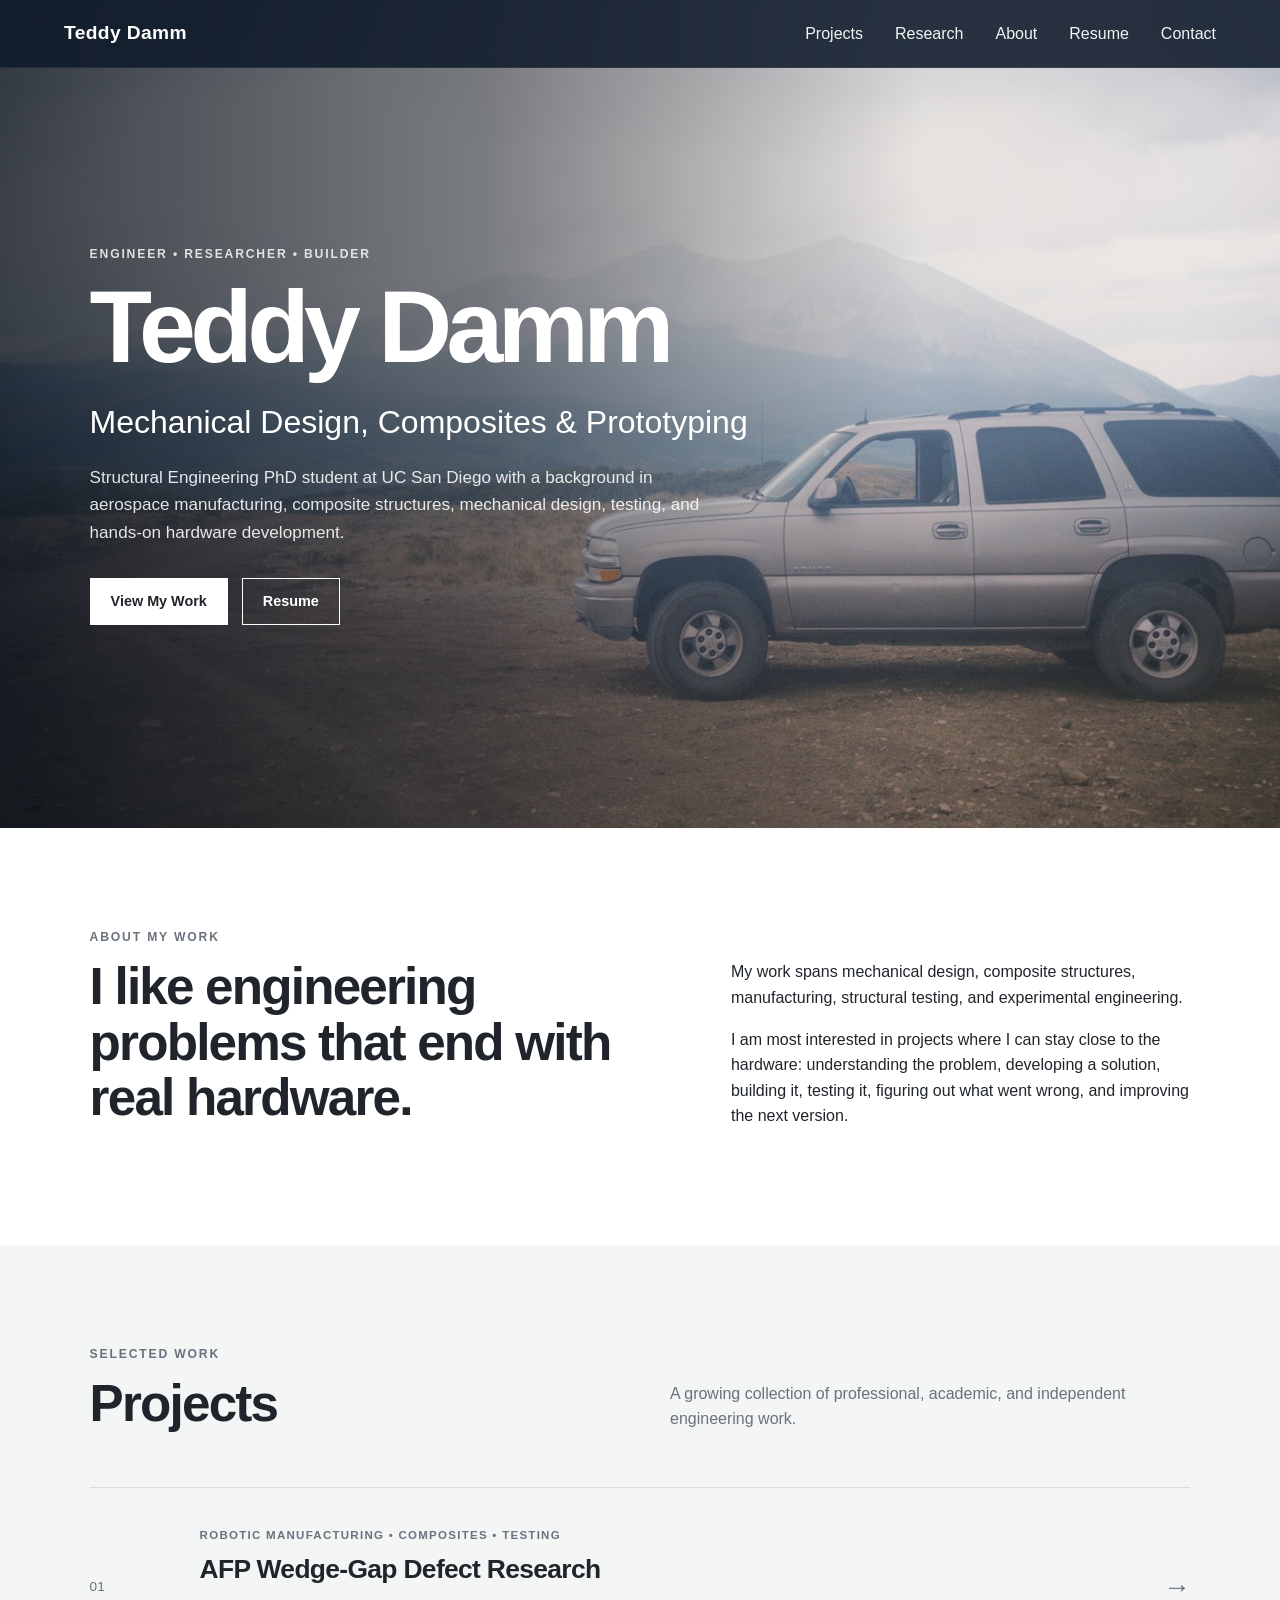
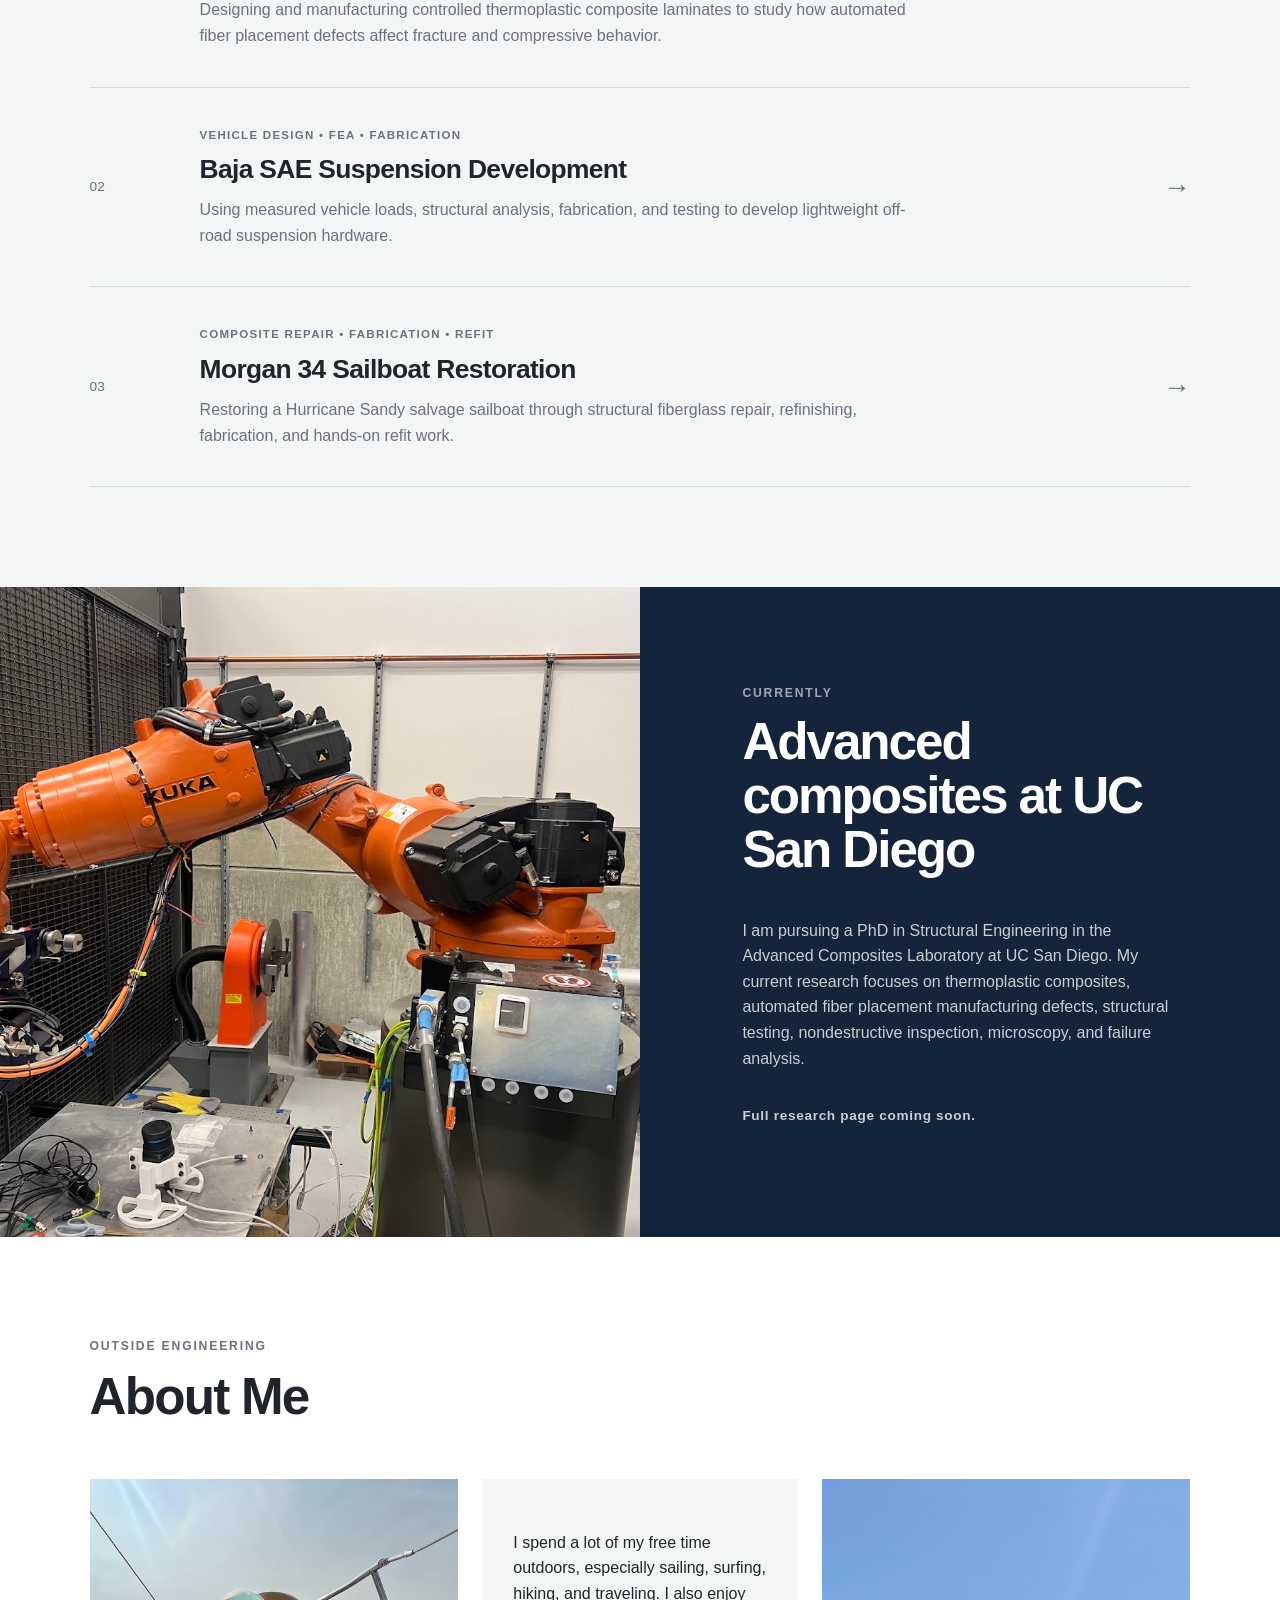
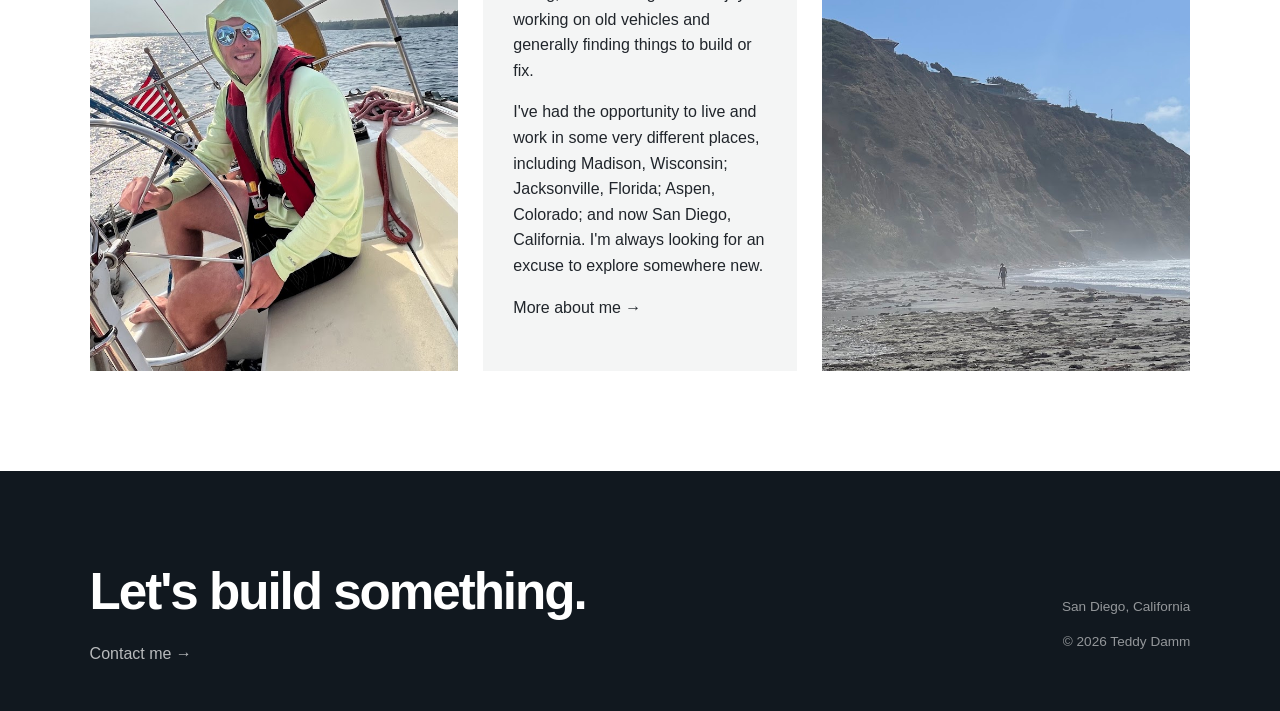
==== commit ef0c47a7: "Add Morgan 34 restoration project" ====
--- a/index.html
+++ b/index.html
@@ -187,24 +187,30 @@
                 </a>
 
 
-                <article class="project-row">
+                <a
+                    class="project-row project-row-link"
+                    href="projects/morgan-34.html"
+                >
+
                     <div class="project-number">03</div>
 
                     <div class="project-info">
                         <p class="project-category">
-                            COMPOSITE REPAIR • MECHANICAL SYSTEMS
+                            COMPOSITE REPAIR • FABRICATION • REFIT
                         </p>
 
                         <h3>Morgan 34 Sailboat Restoration</h3>
 
                         <p>
-                            Structural fiberglass repair and mechanical systems
-                            integration on a Hurricane Sandy salvage sailboat.
+                            Restoring a Hurricane Sandy salvage sailboat through
+                            structural fiberglass repair, refinishing, fabrication,
+                            and hands-on refit work.
                         </p>
                     </div>
 
                     <div class="project-arrow">→</div>
-                </article>
+
+                </a>
 
             </div>
 
--- a/css/style.css
+++ b/css/style.css
@@ -1853,4 +1853,108 @@
         height: 65vh;
     }
 
+}/* ============================================================
+                      MORGAN 34 PROJECT PAGE
+============================================================ */
+
+.morgan-sanding-figure {
+    max-width: 500px;
+    justify-self: center;
+}
+
+.morgan-sanding-figure img {
+    width: 100%;
+    height: auto;
+}
+
+.morgan-profile-figure {
+    max-width: 560px;
+    justify-self: center;
+}
+
+.morgan-profile-figure img {
+    width: 100%;
+    height: auto;
+}
+
+.morgan-repair-figure {
+    max-width: 640px;
+    justify-self: center;
+}
+
+.morgan-repair-figure img {
+    width: 100%;
+    max-height: 720px;
+    object-fit: contain;
+    background: var(--light);
+}
+
+.morgan-bottom-grid {
+    grid-template-columns: 1fr 1fr;
+    gap: 25px;
+}
+
+.morgan-bottom-grid img {
+    width: 100%;
+    height: 430px;
+    object-fit: cover;
+}
+
+.morgan-refit-grid {
+    grid-template-columns: 1fr 1fr;
+    gap: 25px;
+}
+
+.morgan-refit-grid img {
+    width: 100%;
+    height: 570px;
+    object-fit: cover;
+}
+
+.morgan-refit-grid figure:first-child img {
+    object-position: center 52%;
+}
+
+.morgan-refit-grid figure:last-child img {
+    object-position: center 42%;
+}
+
+.morgan-ending-image img {
+    max-height: none;
+    height: auto;
+    object-fit: contain;
+    background: var(--navy);
+}
+
+@media (max-width: 800px) {
+
+    .morgan-sanding-figure,
+    .morgan-profile-figure,
+    .morgan-repair-figure {
+        max-width: none;
+    }
+
+    .morgan-bottom-grid,
+    .morgan-refit-grid {
+        grid-template-columns: 1fr;
+    }
+
+    .morgan-bottom-grid img,
+    .morgan-refit-grid img {
+        height: auto;
+    }
+}
+.morgan-boat-context h2 {
+    font-size: clamp(2rem, 4vw, 3.2rem);
+    line-height: 1.05;
+}
+
+.morgan-boat-context figure {
+    max-width: 520px;
+}
+
+.morgan-boat-context img {
+    width: 100%;
+    height: auto;
+    display: block;
 }
